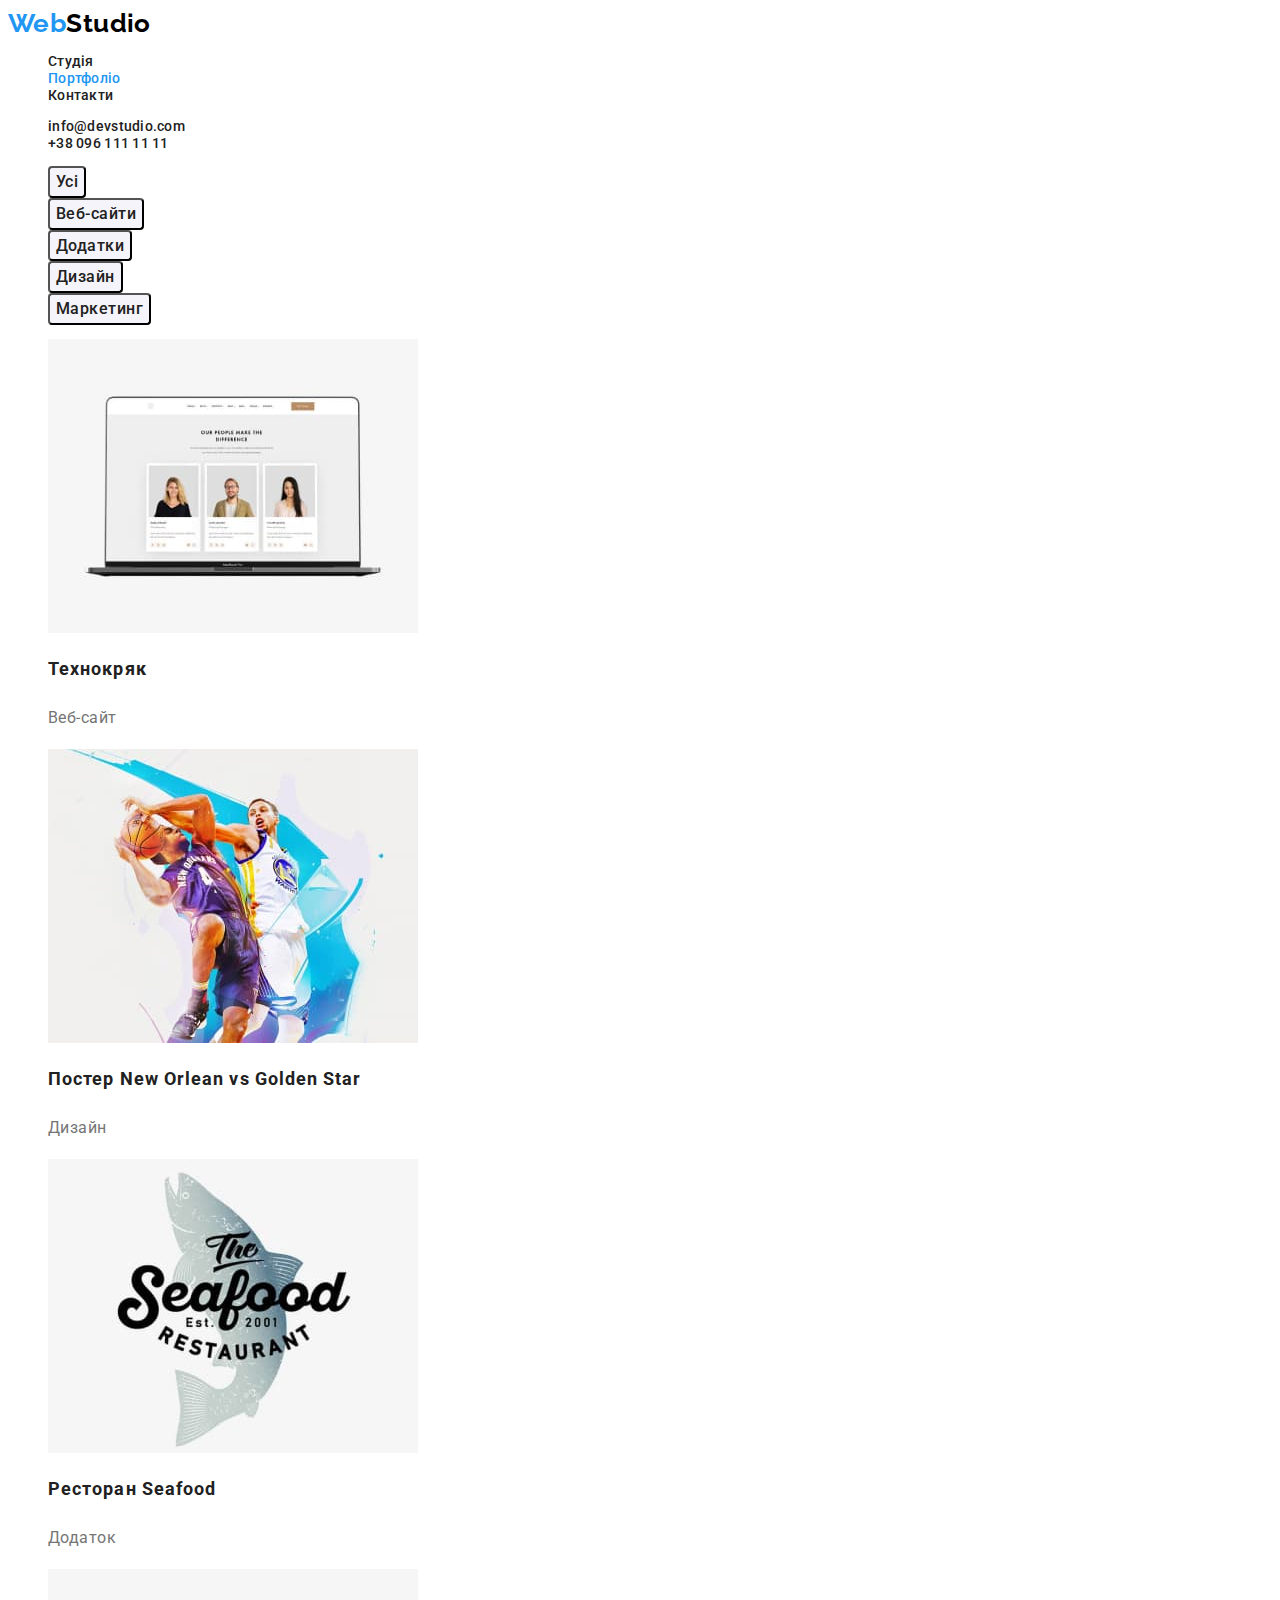
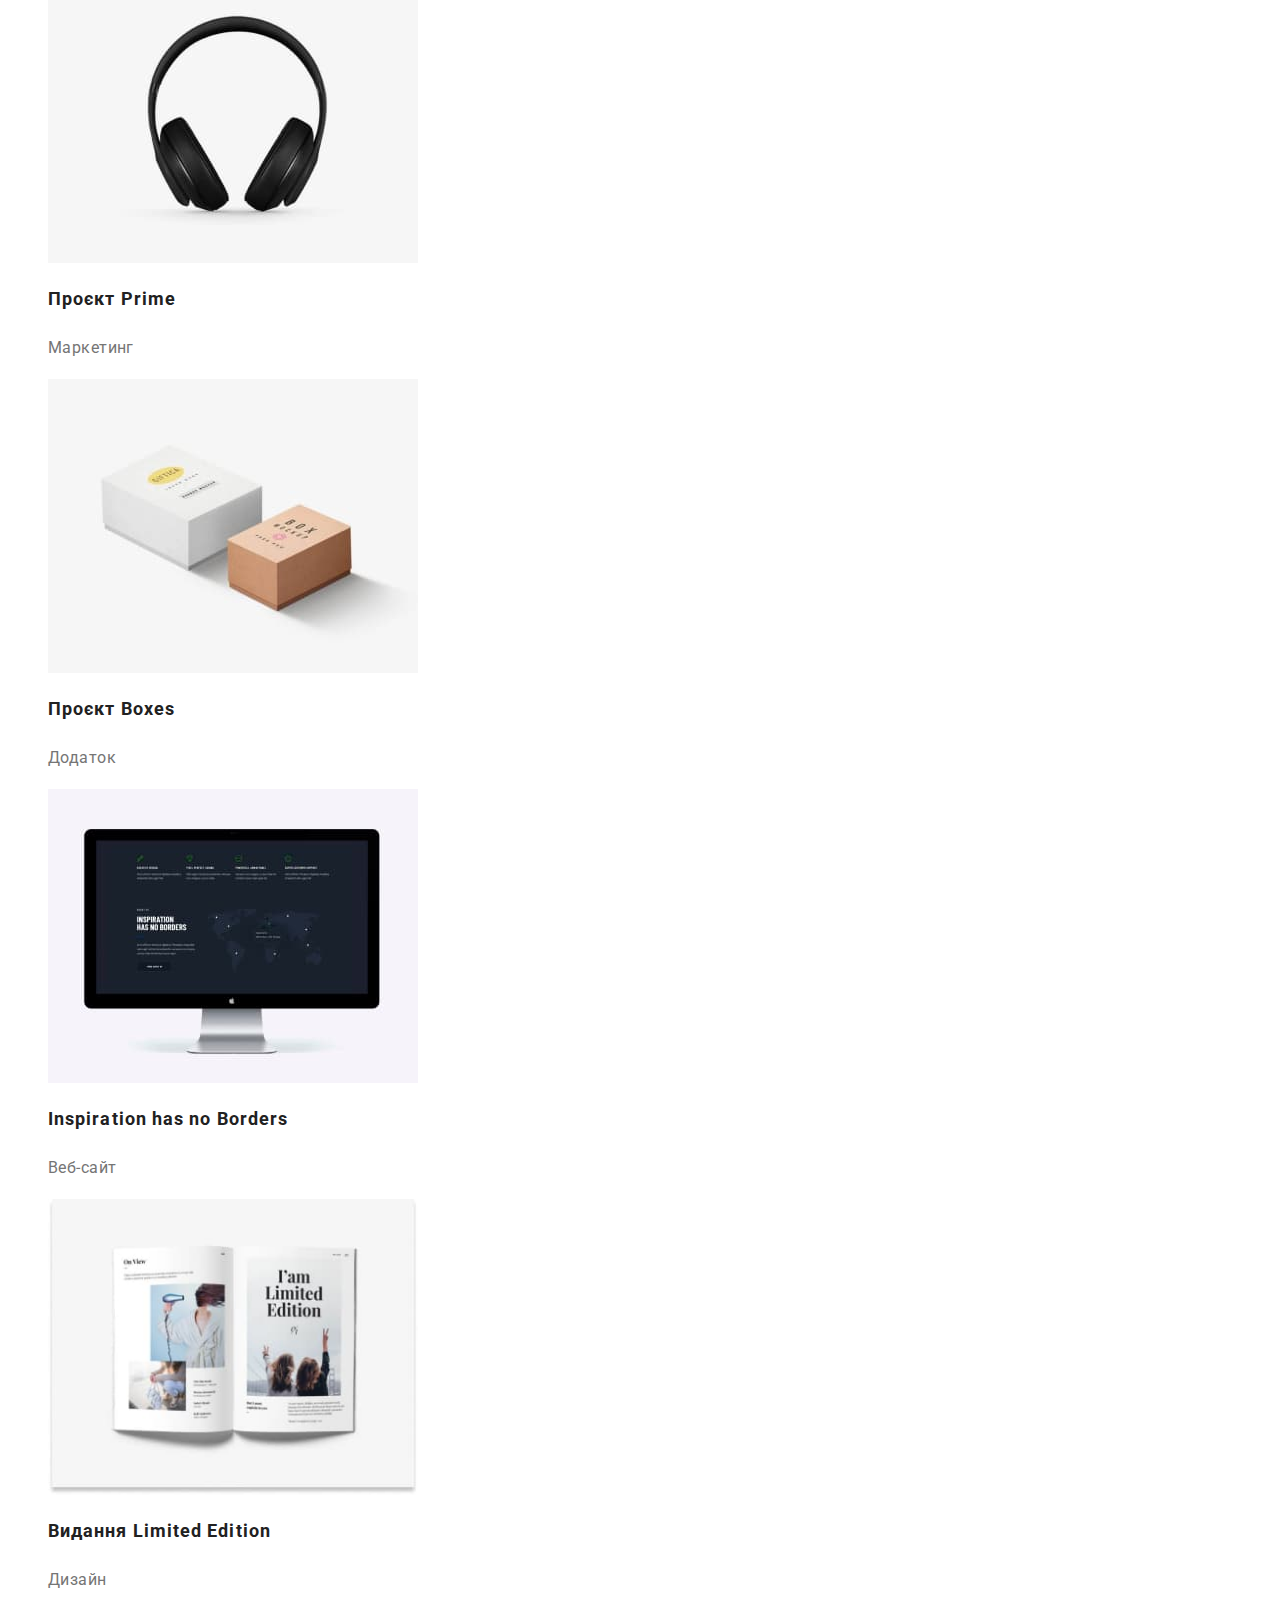
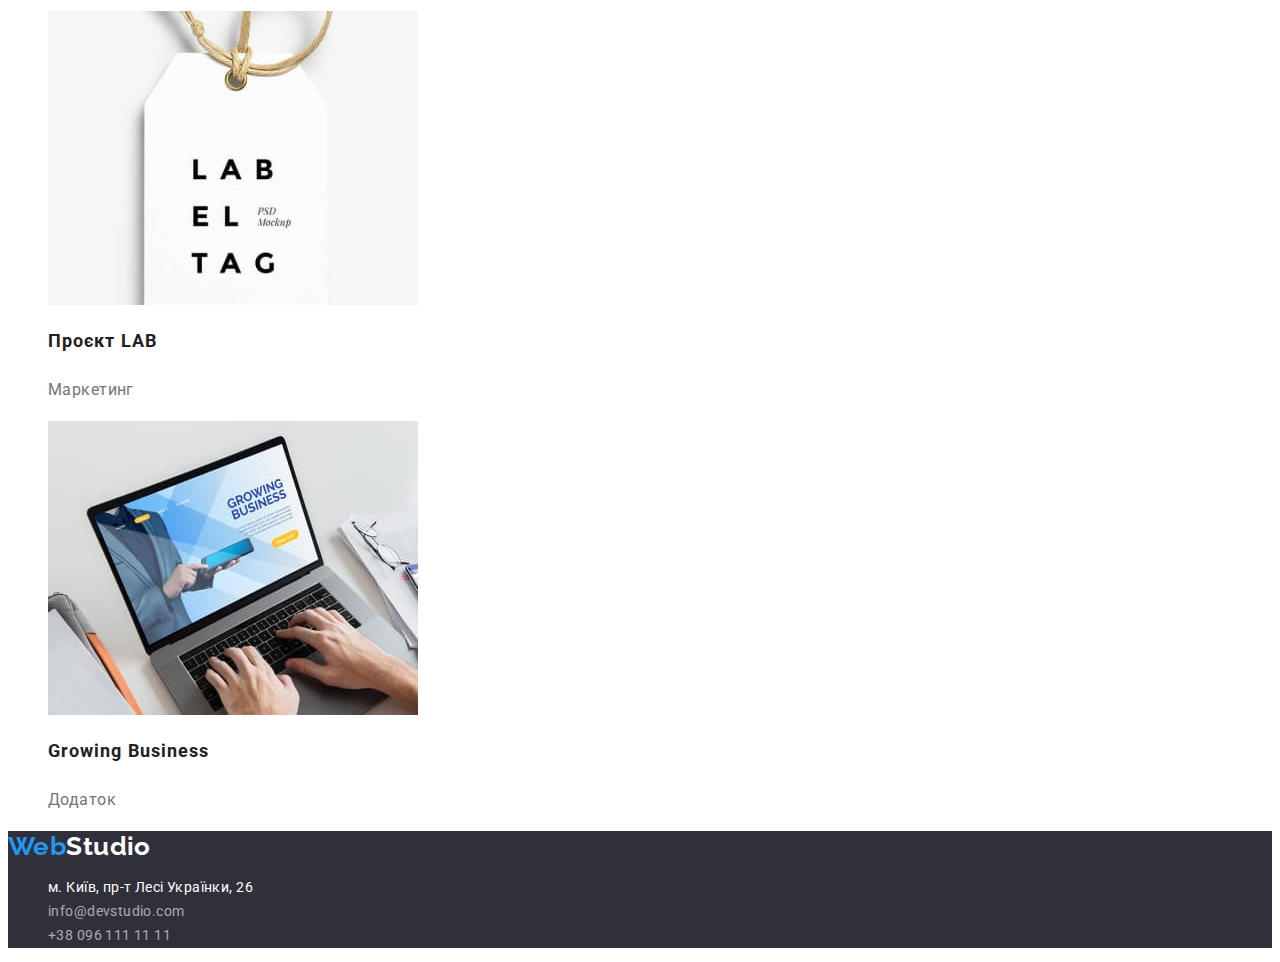
==== portfolio.html @ dddb5748 "Initial commit" ====
<!DOCTYPE html>
<html lang="uk">
  <head>
    <meta charset="UTF-8" />
    <meta
      http-equiv="X-UA-Compatible"
      content="IE=edge"
    />
    <meta
      name="viewport"
      content="width=device-width, initial-scale=1.0"
    />
    <title>Portfolio</title>
    <link
      rel="preconnect"
      href="https://fonts.googleapis.com"
    />
    <link
      rel="preconnect"
      href="https://fonts.gstatic.com"
      crossorigin
    />
    <link
      href="https://fonts.googleapis.com/css2?family=Raleway:wght@700&family=Roboto:wght@400;500;700;900&display=swap"
      rel="stylesheet"
    />
    <link
      rel="stylesheet"
      href="./css/styles.css"
    />
  </head>
  <body>
    <header>
      <nav>
        <a
          class="logo"
          lang="en"
          href="./index.html"
          >Web<span class="logo-header">Studio</span></a
        >
        <ul class="list">
          <li>
            <a
              class="nav-link"
              href="./index.html"
              >Студія</a
            >
          </li>
          <li>
            <a
              class="nav-link link-current"
              href="./portfolio.html"
              >Портфоліо</a
            >
          </li>
          <li>
            <a
              class="nav-link"
              href="#"
              >Контакти</a
            >
          </li>
        </ul>
      </nav>
      <ul class="list">
        <li>
          <a
            class="nav-link"
            href="mailto:info@devstudio.com"
            >info@devstudio.com</a
          >
        </li>
        <li>
          <a
            class="nav-link"
            href="tel:+380961111111"
            >+38 096 111 11 11</a
          >
        </li>
      </ul>
    </header>
    <main>
      <section>
        <h1 class="visually-hidden">Наші роботи</h1>
        <ul class="list">
          <li>
            <button
              class="button-portfolio"
              type="button"
            >
              Усі
            </button>
          </li>
          <li>
            <button
              class="button-portfolio"
              type="button"
            >
              Веб-сайти
            </button>
          </li>
          <li>
            <button
              class="button-portfolio"
              type="button"
            >
              Додатки
            </button>
          </li>
          <li>
            <button
              class="button-portfolio"
              type="button"
            >
              Дизайн
            </button>
          </li>
          <li>
            <button
              class="button-portfolio"
              type="button"
            >
              Маркетинг
            </button>
          </li>
        </ul>
        <ul class="list">
          <li>
            <a href=""
              ><img
                src="./images/work1.jpg"
                alt="Екран з картками співробітників"
                width="370"
            /></a>
            <h2 class="works-title">Технокряк</h2>
            <p class="works-sub-title">Веб-сайт</p>
          </li>
          <li>
            <a href=""
              ><img
                src="./images/work2.jpg"
                alt="Два баскетболисти з м'ячем"
                width="370"
            /></a>
            <h2 class="works-title">
              Постер <span lang="en">New Orlean vs Golden Star</span>
            </h2>
            <p class="works-sub-title">Дизайн</p>
          </li>
          <li>
            <a href=""
              ><img
                src="./images/work3.jpg"
                alt="Логотип ресторану морської кухні"
                width="370"
            /></a>
            <h2 class="works-title">Ресторан <span lang="en">Seafood</span></h2>
            <p class="works-sub-title">Додаток</p>
          </li>
          <li>
            <a href=""
              ><img
                src="./images/work4.jpg"
                alt="Навушники"
                width="370"
            /></a>
            <h2 class="works-title">Проєкт <span lang="en">Prime</span></h2>
            <p class="works-sub-title">Маркетинг</p>
          </li>
          <li>
            <a href=""
              ><img
                src="./images/work5.jpg"
                alt="Дві коробки"
                width="370"
            /></a>
            <h2 class="works-title">Проєкт <span lang="en">Boxes</span></h2>
            <p class="works-sub-title">Додаток</p>
          </li>
          <li>
            <a href=""
              ><img
                src="./images/work6.jpg"
                alt="Комп'ютер"
                width="370"
            /></a>
            <h2
              lang="en"
              class="works-title"
            >
              Inspiration has no Borders
            </h2>
            <p class="works-sub-title">Веб-сайт</p>
          </li>
          <li>
            <a href=""
              ><img
                src="./images/work7.jpg"
                alt="Відкрита книга"
                width="370"
            /></a>
            <h2 class="works-title">
              Видання <span lang="en">Limited Edition</span>
            </h2>
            <p class="works-sub-title">Дизайн</p>
          </li>
          <li>
            <a href=""
              ><img
                src="./images/work8.jpg"
                alt="Етикетка"
                width="370"
            /></a>
            <h2 class="works-title">Проєкт <span lang="en">LAB</span></h2>
            <p class="works-sub-title">Маркетинг</p>
          </li>
          <li>
            <a href=""
              ><img
                src="./images/work9.jpg"
                alt="Робота на ноутбуці"
                width="370"
            /></a>
            <h2
              class="works-title"
              lang="en"
            >
              Growing Business
            </h2>
            <p class="works-sub-title">Додаток</p>
          </li>
        </ul>
      </section>
    </main>
    <footer class="footer">
      <a
        class="logo"
        lang="en"
        href="./index.html"
        >Web<span class="logo-footer">Studio</span></a
      >
      <address>
        <ul class="list">
          <li>
            <a
              class="footer-address link"
              href="https://goo.gl/maps/CPtrU1FHBa2aNyZL9"
              target="_blank"
              rel="noopener noreferrer nofollow"
              >м. Київ, пр-т Лесі Українки, 26</a
            >
          </li>
          <li>
            <a
              class="footer-link link"
              href="mailto:info@devstudio.com"
              >info@devstudio.com</a
            >
          </li>
          <li>
            <a
              class="footer-link link"
              href="tel:+380961111111"
              >+38 096 111 11 11</a
            >
          </li>
        </ul>
      </address>
    </footer>
  </body>
</html>
---- css/styles.css ----
:root {
  --primary-text-color: #757575;
  --primary-dark-color: #212121;
  --secondary-dark-color: #000000;
  --accent-color: #2196f3;
  --primary-light-color: #ffffff;
  --background-dark-color: #2f303a;
  --background-light-color: #f5f5f5;
  --background-secondary-light: #f5f4fa;
  --accent-secondary-color: #188ce8;
  --secondary-light-color:rgba(255, 255, 255, 0.6);
}

body {
  background-color: var(--primary-light-color);
  color: var(--primary-text-color);
  font-family: 'Roboto', sans-serif;
  letter-spacing: 0.03em;
  font-size: 14px;
}

/*--------------------------HEADER---------------------------*/

.logo {
  font-family: 'Raleway';
  font-weight: 700;
  font-size: 26px;
  line-height: 1.19;
  color: var(--accent-color);
  text-decoration: none;
}
.logo-header {
  color: var(--secondary-dark-color);
}
.logo-footer {
  color: var(--primary-light-color);
}

.list {
  list-style: none;
}

.nav-link,.contact-link {
  font-weight: 500;
  line-height: 1.14;
  letter-spacing: 0.02em;
  text-decoration: none;
}

.nav-link{
  color: var(--primary-dark-color);
}

.contact-link{
  color: var(--primary-text-color);
}


.nav-link:hover,
.nav-link:focus {
  color: var(--accent-color);
}

.contact-link:hover,
.contact-link:focus {
  color: var(--accent-color);
}

.link-current {
  color: var(--accent-color);
}

.link {
  text-decoration: none;
}

.main-title {
  font-weight: 900;
  font-size: 44px;
  line-height: 1.36;
  text-align: center;
  letter-spacing: 0.06em;
  text-transform: uppercase;
  color: var(--primary-light-color);
}

.button {
  font-family: inherit;
  font-weight: 700;
  font-size: 16px;
  line-height: 1.88;
  display: flex;
  align-items: center;
  text-align: center;
  letter-spacing: 0.06em;
  color: var(--primary-light-color);
  background-color: var(--accent-color);
  cursor: pointer;
}

.button:hover {
  background-color: var(--accent-secondary-color);
}

/*----------------НАШІ ПЕРЕВАГИ-------------------------*/

.main-section {
  background-color: var(--background-dark-color);
}

.visually-hidden {
  position: absolute;
  width: 1px;
  height: 1px;
  margin: -1px;
  border: 0;
  padding: 0;
  white-space: nowrap;
  clip-path: inset(100%);
  clip: rect(0 0 0 0);
  overflow: hidden;
}

.section-team{
  background-color: var(--background-secondary-light);
}

.list-team{
  background-color: var(--primary-light-color);
}
.section-title {
  font-size: 36px;
  line-height: 1.17;
  text-align: center;
  color: var(--primary-dark-color);
}

.content-titles {
  font-size: 14px;
  line-height: 1.14;
  text-transform: uppercase;
  color: var(--primary-dark-color);
}

.text {
  line-height: 1.71;
  color: var(--primary-text-color);
}

.staff-title {
  font-weight: 500;
  font-size: 16px;
  line-height: 1.19;
  text-align: center;
  color: var(--primary-dark-color);
}

.staff-position {
  font-size: 16px;
  line-height: 1.19;
  text-align: center;
}

/*---------------------FOOTER---------------------------------*/
.footer {
  background-color: #2f303a;
}

.footer-address {
  font-style: normal;
  line-height: 1.71;
  color: var(--primary-light-color);
}

.footer-link {
  font-style: normal;
  line-height: 1.71;
  color:var(--secondary-light-color);
}

.footer-link:hover, .footer-link:focus {
  color: var(--accent-color);
}


  /*----------------------PORTFOLIO------------------------------*/
  .works-title{
font-size: 18px;
line-height: 2;
letter-spacing: 0.06em;
color: var(--primary-dark-color);
  }

  .works-sub-title{
font-size: 16px;
line-height: 1.88;
color: var(--primary-text-color);
  }

  .button-portfolio{
background: var(--background-secondary-light);
border-radius: 4px;
font-family: inherit;
font-weight: 500;
font-size: 16px;
line-height: 1.62;
text-align: center;
letter-spacing: 0.03em;
color: var(--primary-dark-color);
cursor: pointer;
  }

.button-portfolio:hover, .button-portfolio:focus{
  background-color: var(--accent-color);
  color: var(--primary-light-color);
}
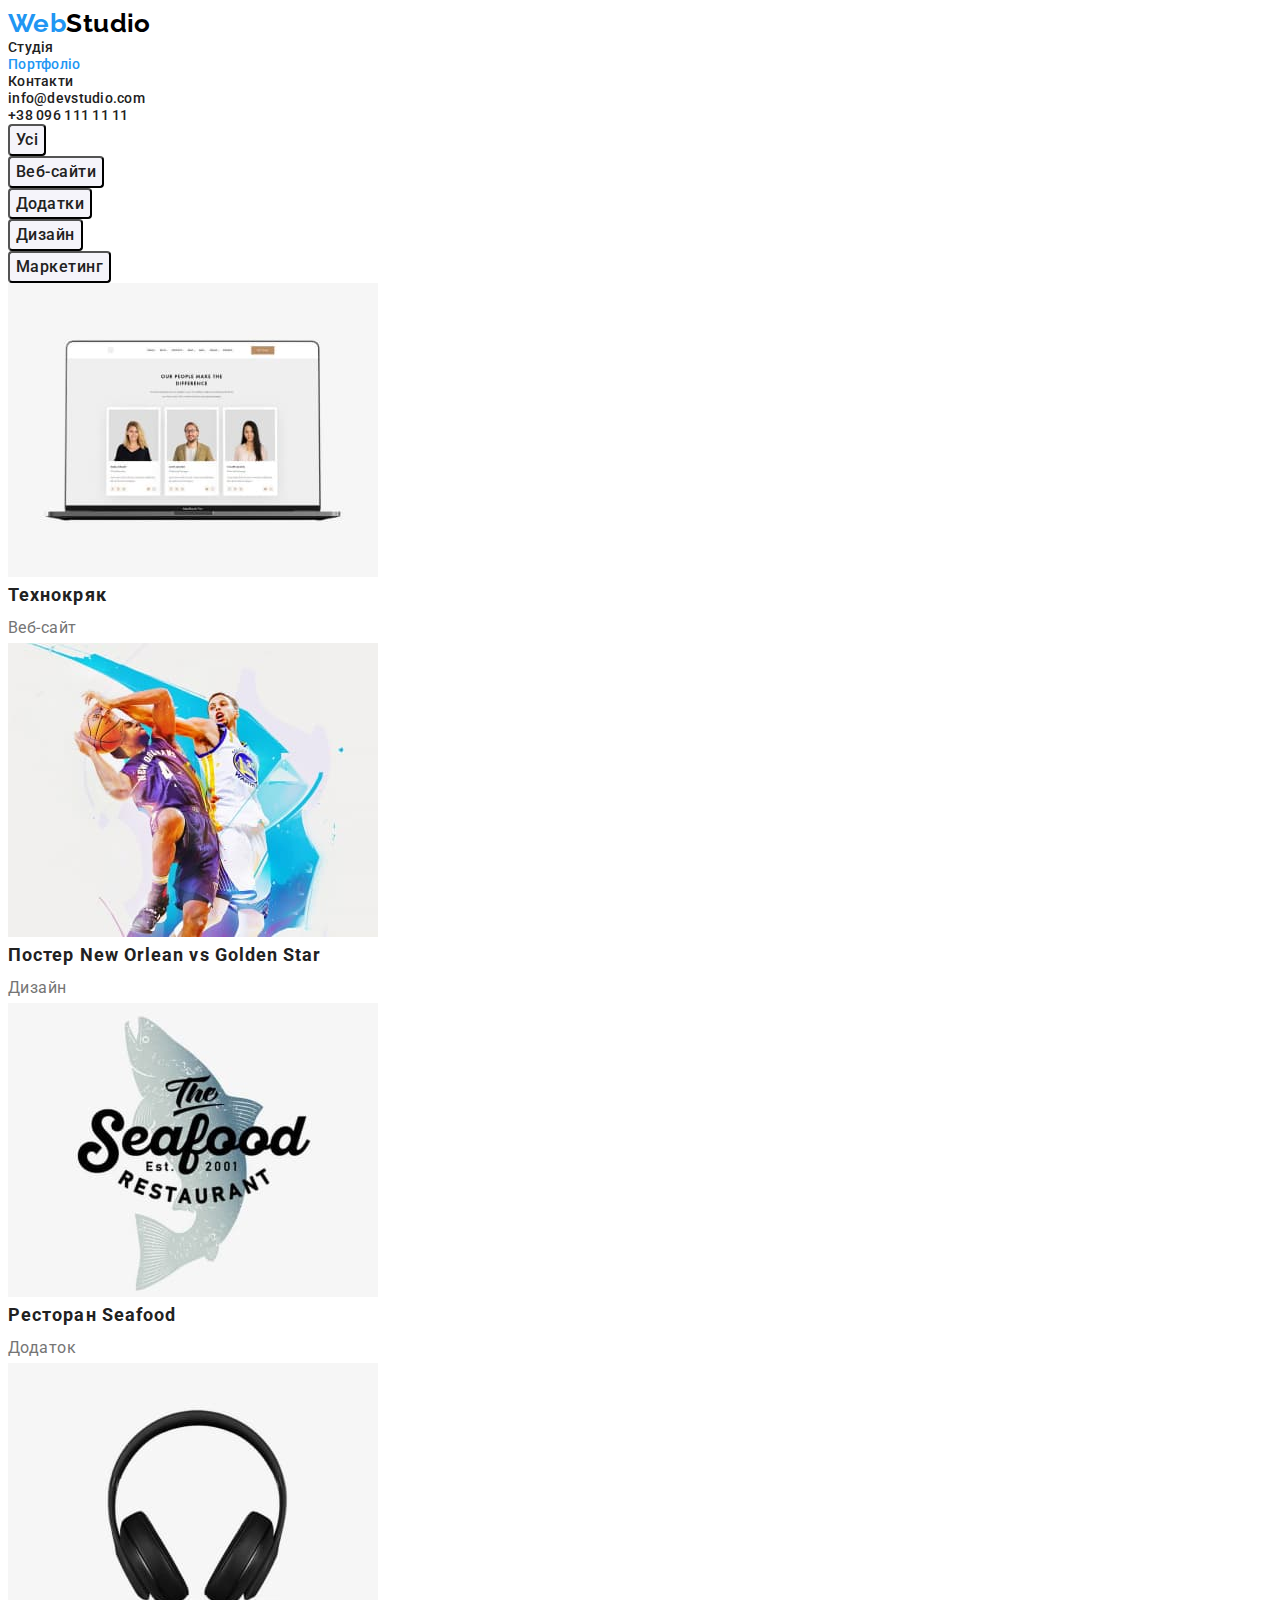
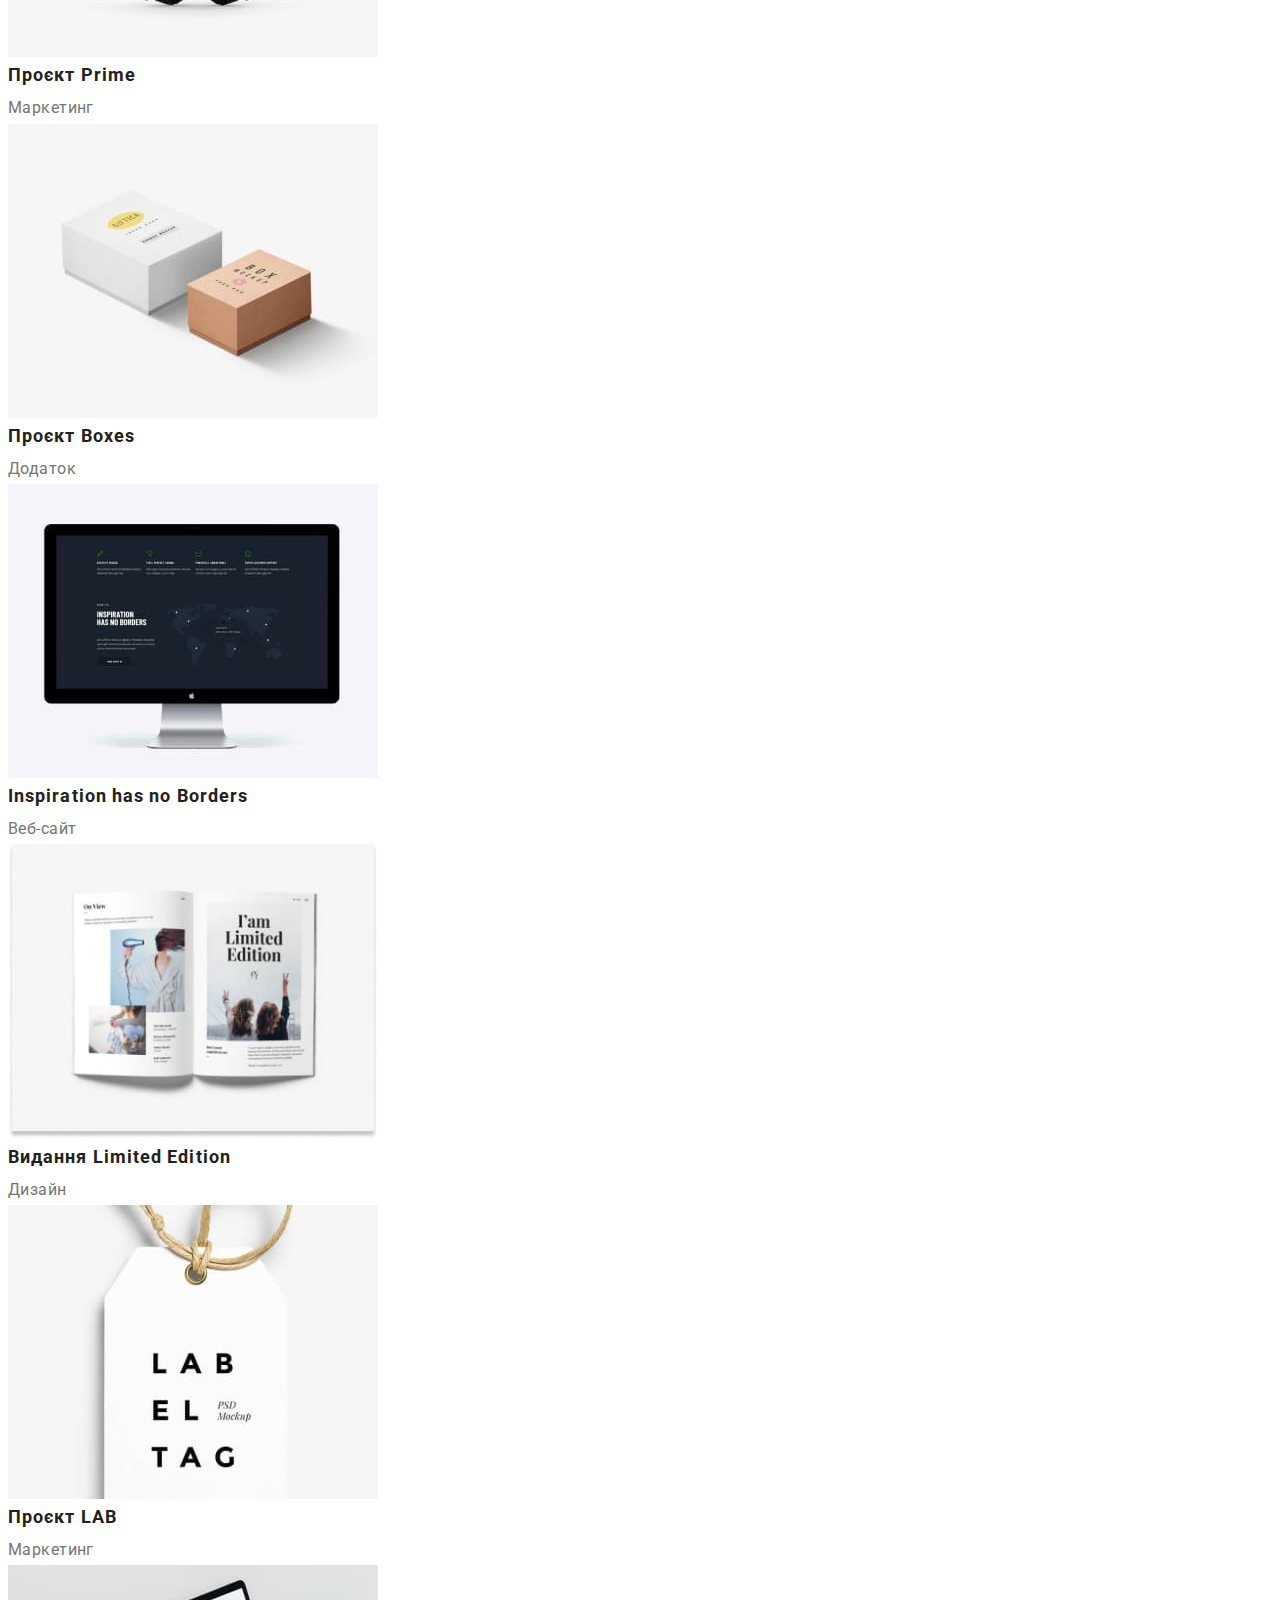
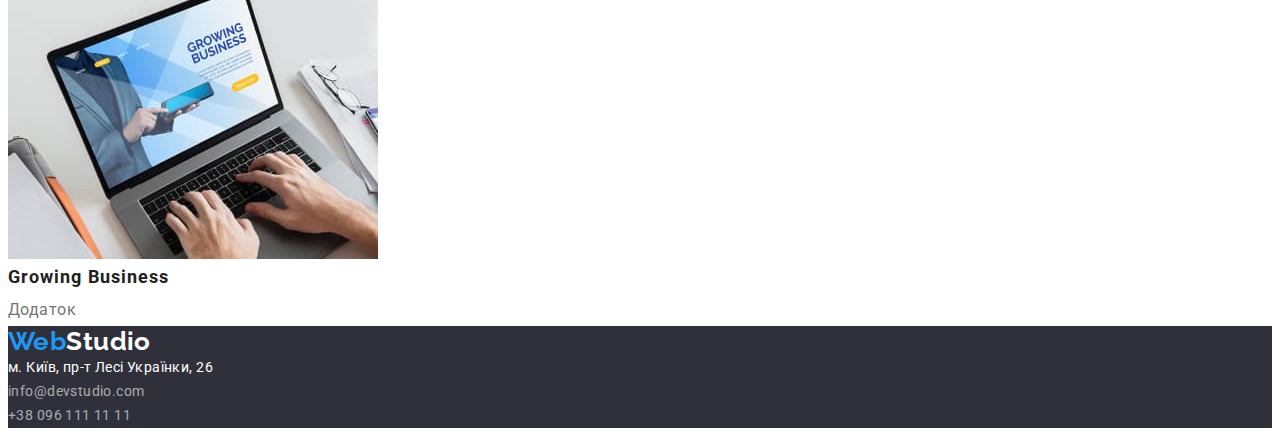
==== commit f2b312be: "add normalize" ====
--- a/portfolio.html
+++ b/portfolio.html
@@ -23,6 +23,13 @@
     <link
       href="https://fonts.googleapis.com/css2?family=Raleway:wght@700&family=Roboto:wght@400;500;700;900&display=swap"
       rel="stylesheet"
+    />
+    <link
+      rel="stylesheet"
+      href="https://cdnjs.cloudflare.com/ajax/libs/modern-normalize/1.1.0/modern-normalize.min.css"
+      integrity="sha512-wpPYUAdjBVSE4KJnH1VR1HeZfpl1ub8YT/NKx4PuQ5NmX2tKuGu6U/JRp5y+Y8XG2tV+wKQpNHVUX03MfMFn9Q=="
+      crossorigin="anonymous"
+      referrerpolicy="no-referrer"
     />
     <link
       rel="stylesheet"
--- a/css/styles.css
+++ b/css/styles.css
@@ -8,21 +8,45 @@
   --background-light-color: #f5f5f5;
   --background-secondary-light: #f5f4fa;
   --accent-secondary-color: #188ce8;
-  --secondary-light-color:rgba(255, 255, 255, 0.6);
+  --secondary-light-color: rgba(255, 255, 255, 0.6);
 }
 
 body {
   background-color: var(--primary-light-color);
   color: var(--primary-text-color);
-  font-family: 'Roboto', sans-serif;
+  font-family: "Roboto", sans-serif;
   letter-spacing: 0.03em;
   font-size: 14px;
 }
 
+p,
+h1,
+h2,
+h3,
+h4,
+h5,
+h6 {
+  margin: 0;
+}
+ul,
+ol {
+  margin: 0;
+  padding-left: 0;
+}
+button {
+  cursor: pointer;
+}
+address {
+  font-style: normal;
+}
+img {
+  display: block;
+}
+
 /*--------------------------HEADER---------------------------*/
 
 .logo {
-  font-family: 'Raleway';
+  font-family: "Raleway";
   font-weight: 700;
   font-size: 26px;
   line-height: 1.19;
@@ -40,21 +64,21 @@
   list-style: none;
 }
 
-.nav-link,.contact-link {
+.nav-link,
+.contact-link {
   font-weight: 500;
   line-height: 1.14;
   letter-spacing: 0.02em;
   text-decoration: none;
 }
 
-.nav-link{
-  color: var(--primary-dark-color);
-}
-
-.contact-link{
-  color: var(--primary-text-color);
-}
-
+.nav-link {
+  color: var(--primary-dark-color);
+}
+
+.contact-link {
+  color: var(--primary-text-color);
+}
 
 .nav-link:hover,
 .nav-link:focus {
@@ -121,11 +145,11 @@
   overflow: hidden;
 }
 
-.section-team{
+.section-team {
   background-color: var(--background-secondary-light);
 }
 
-.list-team{
+.list-team {
   background-color: var(--primary-light-color);
 }
 .section-title {
@@ -175,42 +199,43 @@
 .footer-link {
   font-style: normal;
   line-height: 1.71;
-  color:var(--secondary-light-color);
-}
-
-.footer-link:hover, .footer-link:focus {
-  color: var(--accent-color);
-}
-
-
-  /*----------------------PORTFOLIO------------------------------*/
-  .works-title{
-font-size: 18px;
-line-height: 2;
-letter-spacing: 0.06em;
-color: var(--primary-dark-color);
-  }
-
-  .works-sub-title{
-font-size: 16px;
-line-height: 1.88;
-color: var(--primary-text-color);
-  }
-
-  .button-portfolio{
-background: var(--background-secondary-light);
-border-radius: 4px;
-font-family: inherit;
-font-weight: 500;
-font-size: 16px;
-line-height: 1.62;
-text-align: center;
-letter-spacing: 0.03em;
-color: var(--primary-dark-color);
-cursor: pointer;
-  }
-
-.button-portfolio:hover, .button-portfolio:focus{
+  color: var(--secondary-light-color);
+}
+
+.footer-link:hover,
+.footer-link:focus {
+  color: var(--accent-color);
+}
+
+/*----------------------PORTFOLIO------------------------------*/
+.works-title {
+  font-size: 18px;
+  line-height: 2;
+  letter-spacing: 0.06em;
+  color: var(--primary-dark-color);
+}
+
+.works-sub-title {
+  font-size: 16px;
+  line-height: 1.88;
+  color: var(--primary-text-color);
+}
+
+.button-portfolio {
+  background: var(--background-secondary-light);
+  border-radius: 4px;
+  font-family: inherit;
+  font-weight: 500;
+  font-size: 16px;
+  line-height: 1.62;
+  text-align: center;
+  letter-spacing: 0.03em;
+  color: var(--primary-dark-color);
+  cursor: pointer;
+}
+
+.button-portfolio:hover,
+.button-portfolio:focus {
   background-color: var(--accent-color);
   color: var(--primary-light-color);
 }
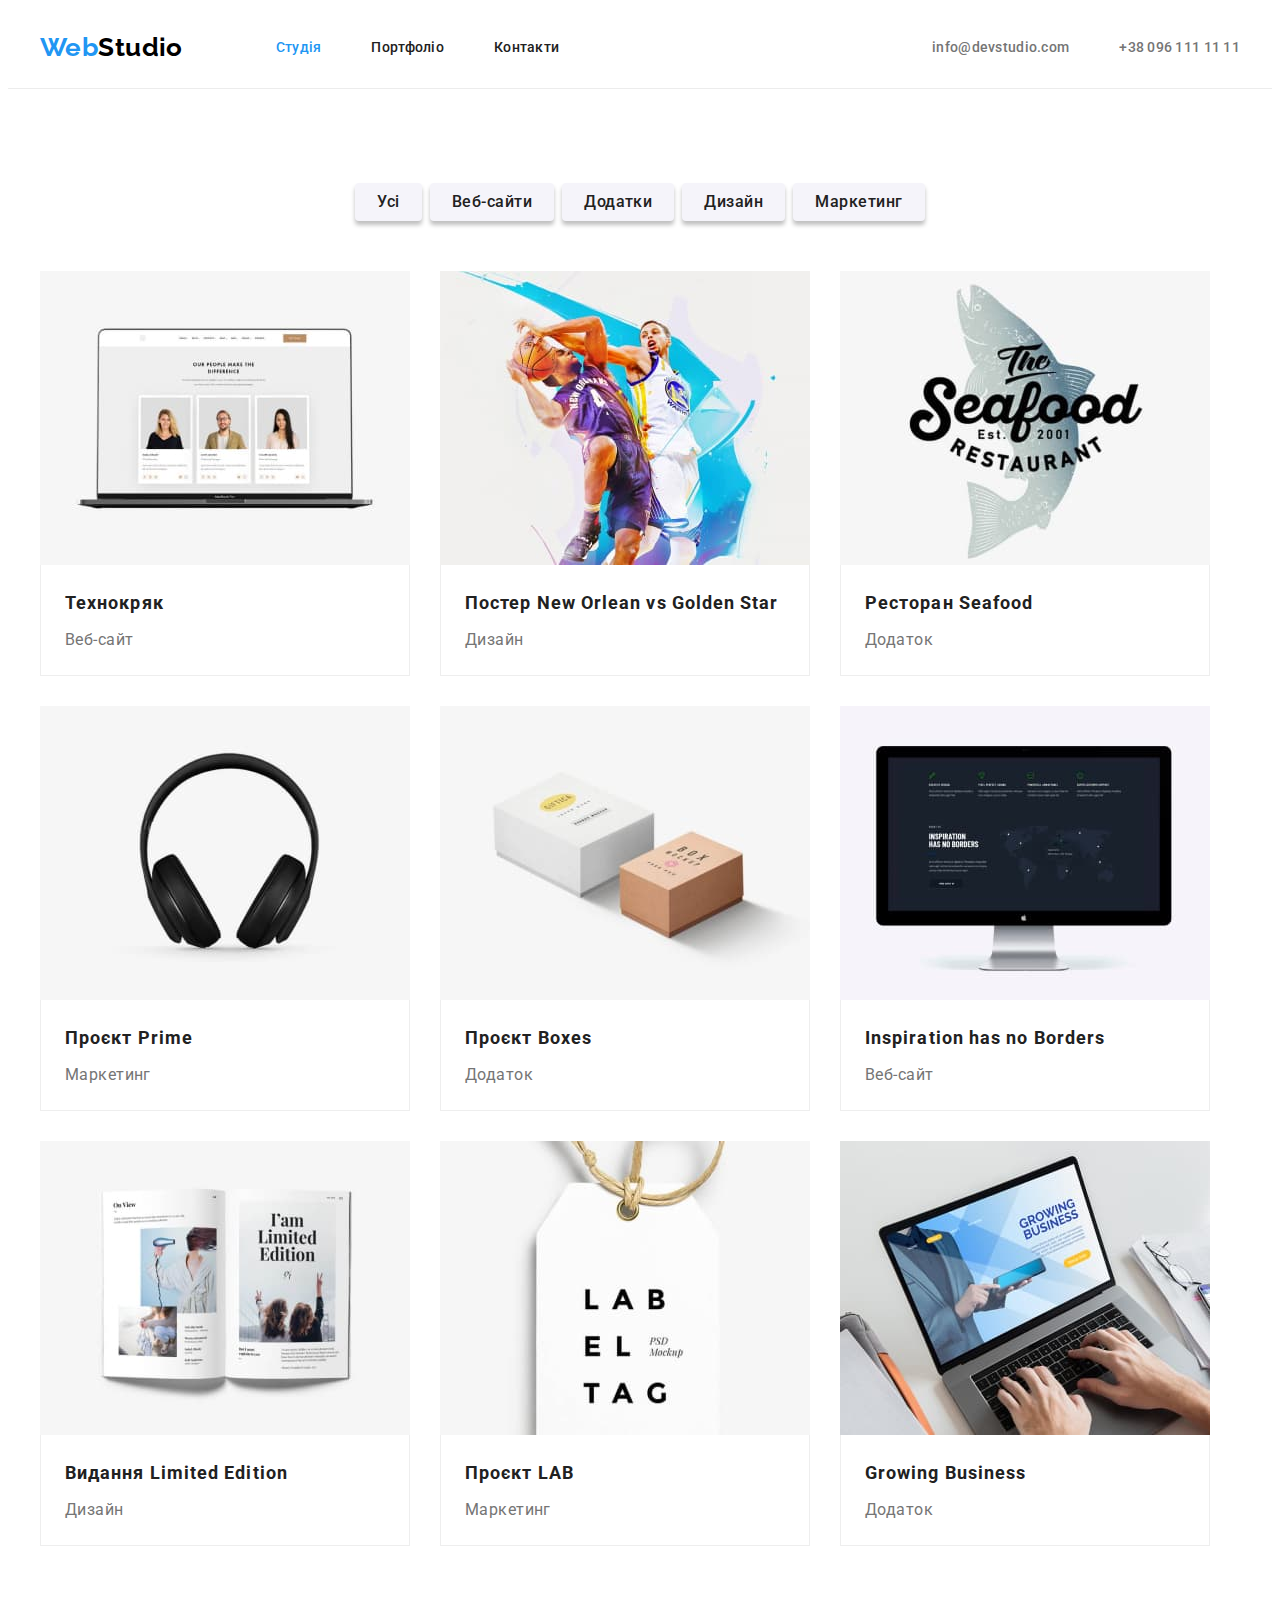
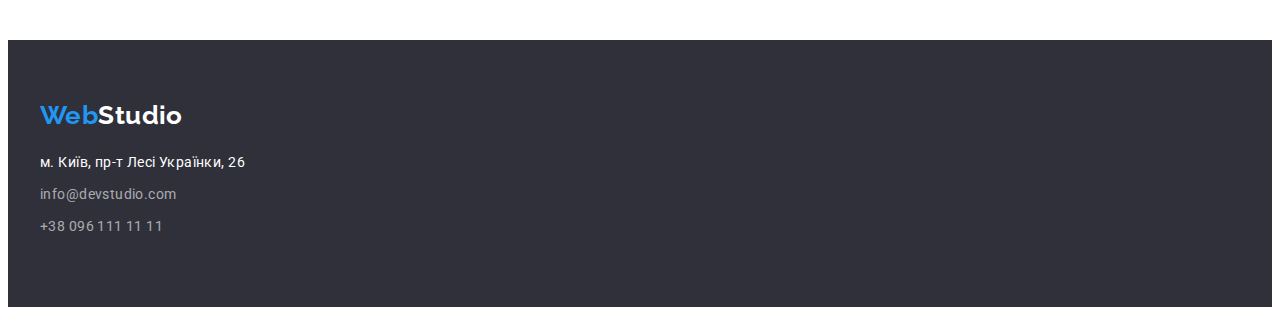
==== commit 92bb2e08: "add changes styles css" ====
--- a/portfolio.html
+++ b/portfolio.html
@@ -37,242 +37,294 @@
     />
   </head>
   <body>
-    <header>
-      <nav>
-        <a
-          class="logo"
-          lang="en"
-          href="./index.html"
-          >Web<span class="logo-header">Studio</span></a
-        >
-        <ul class="list">
-          <li>
-            <a
-              class="nav-link"
-              href="./index.html"
-              >Студія</a
-            >
-          </li>
-          <li>
-            <a
-              class="nav-link link-current"
-              href="./portfolio.html"
-              >Портфоліо</a
-            >
-          </li>
-          <li>
-            <a
-              class="nav-link"
-              href="#"
-              >Контакти</a
-            >
-          </li>
-        </ul>
-      </nav>
-      <ul class="list">
-        <li>
+    <header class="page-header">
+      <div class="container header-container">
+        <nav class="nav-header">
           <a
-            class="nav-link"
-            href="mailto:info@devstudio.com"
-            >info@devstudio.com</a
+            class="logo logo-first"
+            lang="en"
+            href="./index.html"
+            >Web<span class="logo-header">Studio</span></a
           >
-        </li>
-        <li>
-          <a
-            class="nav-link"
-            href="tel:+380961111111"
-            >+38 096 111 11 11</a
-          >
-        </li>
-      </ul>
+          <ul class="list nav-list">
+            <li>
+              <a
+                class="nav-link link-current"
+                href="./index.html"
+                >Студія</a
+              >
+            </li>
+            <li>
+              <a
+                class="nav-link"
+                href="./portfolio.html"
+                >Портфоліо</a
+              >
+            </li>
+            <li>
+              <a
+                class="nav-link"
+                href="#"
+                >Контакти</a
+              >
+            </li>
+          </ul>
+        </nav>
+        <div class="contact-box">
+          <ul class="list contact-list">
+            <li>
+              <a
+                class="contact-link"
+                href="mailto:info@devstudio.com"
+                >info@devstudio.com</a
+              >
+            </li>
+            <li>
+              <a
+                class="contact-link"
+                href="tel:+380961111111"
+                >+38 096 111 11 11</a
+              >
+            </li>
+          </ul>
+        </div>
+      </div>
     </header>
     <main>
-      <section>
-        <h1 class="visually-hidden">Наші роботи</h1>
-        <ul class="list">
-          <li>
-            <button
-              class="button-portfolio"
-              type="button"
-            >
-              Усі
-            </button>
-          </li>
-          <li>
-            <button
-              class="button-portfolio"
-              type="button"
-            >
-              Веб-сайти
-            </button>
-          </li>
-          <li>
-            <button
-              class="button-portfolio"
-              type="button"
-            >
-              Додатки
-            </button>
-          </li>
-          <li>
-            <button
-              class="button-portfolio"
-              type="button"
-            >
-              Дизайн
-            </button>
-          </li>
-          <li>
-            <button
-              class="button-portfolio"
-              type="button"
-            >
-              Маркетинг
-            </button>
-          </li>
-        </ul>
-        <ul class="list">
-          <li>
-            <a href=""
-              ><img
-                src="./images/work1.jpg"
-                alt="Екран з картками співробітників"
-                width="370"
-            /></a>
-            <h2 class="works-title">Технокряк</h2>
-            <p class="works-sub-title">Веб-сайт</p>
-          </li>
-          <li>
-            <a href=""
-              ><img
-                src="./images/work2.jpg"
-                alt="Два баскетболисти з м'ячем"
-                width="370"
-            /></a>
-            <h2 class="works-title">
-              Постер <span lang="en">New Orlean vs Golden Star</span>
-            </h2>
-            <p class="works-sub-title">Дизайн</p>
-          </li>
-          <li>
-            <a href=""
-              ><img
-                src="./images/work3.jpg"
-                alt="Логотип ресторану морської кухні"
-                width="370"
-            /></a>
-            <h2 class="works-title">Ресторан <span lang="en">Seafood</span></h2>
-            <p class="works-sub-title">Додаток</p>
-          </li>
-          <li>
-            <a href=""
-              ><img
-                src="./images/work4.jpg"
-                alt="Навушники"
-                width="370"
-            /></a>
-            <h2 class="works-title">Проєкт <span lang="en">Prime</span></h2>
-            <p class="works-sub-title">Маркетинг</p>
-          </li>
-          <li>
-            <a href=""
-              ><img
-                src="./images/work5.jpg"
-                alt="Дві коробки"
-                width="370"
-            /></a>
-            <h2 class="works-title">Проєкт <span lang="en">Boxes</span></h2>
-            <p class="works-sub-title">Додаток</p>
-          </li>
-          <li>
-            <a href=""
-              ><img
-                src="./images/work6.jpg"
-                alt="Комп'ютер"
-                width="370"
-            /></a>
-            <h2
-              lang="en"
-              class="works-title"
-            >
-              Inspiration has no Borders
-            </h2>
-            <p class="works-sub-title">Веб-сайт</p>
-          </li>
-          <li>
-            <a href=""
-              ><img
-                src="./images/work7.jpg"
-                alt="Відкрита книга"
-                width="370"
-            /></a>
-            <h2 class="works-title">
-              Видання <span lang="en">Limited Edition</span>
-            </h2>
-            <p class="works-sub-title">Дизайн</p>
-          </li>
-          <li>
-            <a href=""
-              ><img
-                src="./images/work8.jpg"
-                alt="Етикетка"
-                width="370"
-            /></a>
-            <h2 class="works-title">Проєкт <span lang="en">LAB</span></h2>
-            <p class="works-sub-title">Маркетинг</p>
-          </li>
-          <li>
-            <a href=""
-              ><img
-                src="./images/work9.jpg"
-                alt="Робота на ноутбуці"
-                width="370"
-            /></a>
-            <h2
-              class="works-title"
-              lang="en"
-            >
-              Growing Business
-            </h2>
-            <p class="works-sub-title">Додаток</p>
-          </li>
-        </ul>
+      <section class="section section-portfolio">
+        <div class="container">
+          <h1 class="visually-hidden">Наші роботи</h1>
+          <ul class="list button-list">
+            <li class="button-item">
+              <button
+                class="button-portfolio"
+                type="button"
+              >
+                Усі
+              </button>
+            </li>
+            <li class="button-item">
+              <button
+                class="button-portfolio"
+                type="button"
+              >
+                Веб-сайти
+              </button>
+            </li>
+            <li class="button-item">
+              <button
+                class="button-portfolio"
+                type="button"
+              >
+                Додатки
+              </button>
+            </li>
+            <li class="button-item">
+              <button
+                class="button-portfolio"
+                type="button"
+              >
+                Дизайн
+              </button>
+            </li>
+            <li class="button-item">
+              <button
+                class="button-portfolio"
+                type="button"
+              >
+                Маркетинг
+              </button>
+            </li>
+          </ul>
+          <div class="cards-box">
+            <ul class="list cards-list">
+              <li class="card-item">
+                <a
+                  class="cards-image"
+                  href=""
+                  ><img
+                    src="./images/work1.jpg"
+                    alt="Екран з картками співробітників"
+                    width="370"
+                /></a>
+                <div class="works-box">
+                  <h2 class="works-title">Технокряк</h2>
+                  <p class="works-sub-title">Веб-сайт</p>
+                </div>
+              </li>
+              <li class="card-item">
+                <a
+                  class="cards-image"
+                  href=""
+                  ><img
+                    src="./images/work2.jpg"
+                    alt="Два баскетболисти з м'ячем"
+                    width="370"
+                /></a>
+                <div class="works-box">
+                  <h2 class="works-title">
+                    Постер <span lang="en">New Orlean vs Golden Star</span>
+                  </h2>
+                  <p class="works-sub-title">Дизайн</p>
+                </div>
+              </li>
+              <li class="card-item">
+                <a
+                  class="cards-image"
+                  href=""
+                  ><img
+                    src="./images/work3.jpg"
+                    alt="Логотип ресторану морської кухні"
+                    width="370"
+                /></a>
+                <div class="works-box">
+                  <h2 class="works-title">
+                    Ресторан <span lang="en">Seafood</span>
+                  </h2>
+                  <p class="works-sub-title">Додаток</p>
+                </div>
+              </li>
+              <li class="card-item">
+                <a
+                  class="cards-image"
+                  href=""
+                  ><img
+                    src="./images/work4.jpg"
+                    alt="Навушники"
+                    width="370"
+                /></a>
+                <div class="works-box">
+                  <h2 class="works-title">
+                    Проєкт <span lang="en">Prime</span>
+                  </h2>
+                  <p class="works-sub-title">Маркетинг</p>
+                </div>
+              </li>
+              <li class="card-item">
+                <a
+                  class="cards-image"
+                  href=""
+                  ><img
+                    src="./images/work5.jpg"
+                    alt="Дві коробки"
+                    width="370"
+                /></a>
+                <div class="works-box">
+                  <h2 class="works-title">
+                    Проєкт <span lang="en">Boxes</span>
+                  </h2>
+                  <p class="works-sub-title">Додаток</p>
+                </div>
+              </li>
+              <li class="card-item">
+                <a
+                  class="cards-image"
+                  href=""
+                  ><img
+                    src="./images/work6.jpg"
+                    alt="Комп'ютер"
+                    width="370"
+                /></a>
+                <div class="works-box">
+                  <h2
+                    lang="en"
+                    class="works-title"
+                  >
+                    Inspiration has no Borders
+                  </h2>
+                  <p class="works-sub-title">Веб-сайт</p>
+                </div>
+              </li>
+              <li class="card-item">
+                <a
+                  class="cards-image"
+                  href=""
+                  ><img
+                    src="./images/work7.jpg"
+                    alt="Відкрита книга"
+                    width="370"
+                /></a>
+                <div class="works-box">
+                  <h2 class="works-title">
+                    Видання <span lang="en">Limited Edition</span>
+                  </h2>
+                  <p class="works-sub-title">Дизайн</p>
+                </div>
+              </li>
+              <li class="card-item">
+                <a
+                  class="cards-image"
+                  href=""
+                  ><img
+                    src="./images/work8.jpg"
+                    alt="Етикетка"
+                    width="370"
+                /></a>
+                <div class="works-box">
+                  <h2 class="works-title">Проєкт <span lang="en">LAB</span></h2>
+                  <p class="works-sub-title">Маркетинг</p>
+                </div>
+              </li>
+              <li class="card-item">
+                <a
+                  class="cards-image"
+                  href=""
+                  ><img
+                    src="./images/work9.jpg"
+                    alt="Робота на ноутбуці"
+                    width="370"
+                /></a>
+                <div class="works-box">
+                  <h2
+                    class="works-title"
+                    lang="en"
+                  >
+                    Growing Business
+                  </h2>
+                  <p class="works-sub-title">Додаток</p>
+                </div>
+              </li>
+            </ul>
+          </div>
+        </div>
       </section>
     </main>
     <footer class="footer">
-      <a
-        class="logo"
-        lang="en"
-        href="./index.html"
-        >Web<span class="logo-footer">Studio</span></a
-      >
-      <address>
-        <ul class="list">
-          <li>
-            <a
-              class="footer-address link"
-              href="https://goo.gl/maps/CPtrU1FHBa2aNyZL9"
-              target="_blank"
-              rel="noopener noreferrer nofollow"
-              >м. Київ, пр-т Лесі Українки, 26</a
-            >
-          </li>
-          <li>
-            <a
-              class="footer-link link"
-              href="mailto:info@devstudio.com"
-              >info@devstudio.com</a
-            >
-          </li>
-          <li>
-            <a
-              class="footer-link link"
-              href="tel:+380961111111"
-              >+38 096 111 11 11</a
-            >
-          </li>
-        </ul>
-      </address>
+      <div class="container">
+        <a
+          class="logo logo-second"
+          lang="en"
+          href="./index.html"
+          >Web<span class="logo-footer">Studio</span></a
+        >
+        <address>
+          <ul class="list">
+            <li>
+              <a
+                class="footer-address link"
+                href="https://goo.gl/maps/CPtrU1FHBa2aNyZL9"
+                target="_blank"
+                rel="noopener noreferrer nofollow"
+                >м. Київ, пр-т Лесі Українки, 26</a
+              >
+            </li>
+            <li>
+              <a
+                class="footer-link link"
+                href="mailto:info@devstudio.com"
+                >info@devstudio.com</a
+              >
+            </li>
+            <li>
+              <a
+                class="footer-link link"
+                href="tel:+380961111111"
+                >+38 096 111 11 11</a
+              >
+            </li>
+          </ul>
+        </address>
+      </div>
     </footer>
   </body>
 </html>
--- a/css/styles.css
+++ b/css/styles.css
@@ -9,6 +9,8 @@
   --background-secondary-light: #f5f4fa;
   --accent-secondary-color: #188ce8;
   --secondary-light-color: rgba(255, 255, 255, 0.6);
+  --border-color: #ececec;
+  --border-card-color: #eeeeee;
 }
 
 body {
@@ -44,6 +46,41 @@
 }
 
 /*--------------------------HEADER---------------------------*/
+.page-header {
+  padding-top: 24px;
+  padding-bottom: 25px;
+  border-bottom: 1px solid var(--border-color);
+}
+
+.container {
+  width: 1200px;
+  padding-left: 15px;
+  padding-right: 15px;
+  margin: 0 auto;
+  /*outline: 2px solid red;*/
+}
+
+.section {
+  padding-top: 94px;
+  padding-bottom: 94px;
+}
+
+.nav-header,
+.nav-list,
+.header-container,
+.contact-list {
+  display: flex;
+  align-items: center;
+}
+
+.header-container {
+  justify-content: space-between;
+}
+
+.nav-list,
+.contact-list {
+  gap: 50px;
+}
 
 .logo {
   font-family: "Raleway";
@@ -53,11 +90,29 @@
   color: var(--accent-color);
   text-decoration: none;
 }
+
+.logo-first {
+  margin-right: 93px;
+}
 .logo-header {
   color: var(--secondary-dark-color);
 }
+
 .logo-footer {
   color: var(--primary-light-color);
+}
+
+.logo-second {
+  display: inline-block;
+  margin-bottom: 20px;
+}
+
+.section {
+  margin: 0 auto;
+}
+
+.nav-list {
+  display: flex;
 }
 
 .list {
@@ -99,27 +154,31 @@
 }
 
 .main-title {
+  max-width: 696px;
+  height: 120px;
+  margin: 0 auto;
   font-weight: 900;
   font-size: 44px;
   line-height: 1.36;
-  text-align: center;
   letter-spacing: 0.06em;
   text-transform: uppercase;
   color: var(--primary-light-color);
 }
 
 .button {
+  display: inline-block;
+  box-sizing: border-box;
+  padding: 10px 32px;
+  margin-top: 30px;
   font-family: inherit;
   font-weight: 700;
   font-size: 16px;
   line-height: 1.88;
-  display: flex;
-  align-items: center;
-  text-align: center;
   letter-spacing: 0.06em;
   color: var(--primary-light-color);
   background-color: var(--accent-color);
-  cursor: pointer;
+  box-shadow: 0px 4px 4px rgba(0, 0, 0, 0.15);
+  border-radius: 4px;
 }
 
 .button:hover {
@@ -130,6 +189,9 @@
 
 .main-section {
   background-color: var(--background-dark-color);
+  text-align: center;
+  padding-top: 200px;
+  padding-bottom: 200px;
 }
 
 .visually-hidden {
@@ -145,11 +207,16 @@
   overflow: hidden;
 }
 
+.benefits-list {
+  display: flex;
+  gap: 30px;
+}
+
 .section-team {
   background-color: var(--background-secondary-light);
 }
 
-.list-team {
+.team-item {
   background-color: var(--primary-light-color);
 }
 .section-title {
@@ -160,6 +227,7 @@
 }
 
 .content-titles {
+  padding-bottom: 10px;
   font-size: 14px;
   line-height: 1.14;
   text-transform: uppercase;
@@ -171,7 +239,36 @@
   color: var(--primary-text-color);
 }
 
+/*---------------------ЧИМ МИ ЗАЙМАЄМОСЯ-------------------------*/
+
+.work-list {
+  display: flex;
+  gap: 30px;
+  margin-top: 50px;
+}
+
+.work-item {
+  flex-basis: calc((100% - 60px) / 3);
+}
+
+.team-list {
+  display: flex;
+  gap: 30px;
+}
+
+.team-item {
+  width: calc((100% -90px) / 4);
+}
+
+.team-title {
+  padding-bottom: 50px;
+}
+
+.team-img {
+  margin-bottom: 30px;
+}
 .staff-title {
+  margin-bottom: 10px;
   font-weight: 500;
   font-size: 16px;
   line-height: 1.19;
@@ -188,15 +285,21 @@
 /*---------------------FOOTER---------------------------------*/
 .footer {
   background-color: #2f303a;
+  padding-top: 60px;
+  padding-bottom: 60px;
 }
 
 .footer-address {
+  display: inline-block;
+  margin-bottom: 8px;
   font-style: normal;
   line-height: 1.71;
   color: var(--primary-light-color);
 }
 
 .footer-link {
+  display: inline-block;
+  margin-bottom: 8px;
   font-style: normal;
   line-height: 1.71;
   color: var(--secondary-light-color);
@@ -222,6 +325,8 @@
 }
 
 .button-portfolio {
+  display: block;
+  padding: 6px 22px;
   background: var(--background-secondary-light);
   border-radius: 4px;
   font-family: inherit;
@@ -231,7 +336,9 @@
   text-align: center;
   letter-spacing: 0.03em;
   color: var(--primary-dark-color);
-  cursor: pointer;
+  box-shadow: 0px 4px 4px rgba(0, 0, 0, 0.25);
+  border-radius: 4px;
+  border: transparent;
 }
 
 .button-portfolio:hover,
@@ -239,3 +346,27 @@
   background-color: var(--accent-color);
   color: var(--primary-light-color);
 }
+
+.button-list {
+  display: flex;
+  justify-content: center;
+  gap: 8px;
+  margin-bottom: 50px;
+}
+
+.cards-list {
+  display: flex;
+  gap: 30px;
+  flex-wrap: wrap;
+  flex-basis: calc((100% - 60px) / 3);
+}
+
+.works-box {
+  padding: 20px 24px;
+  border: 1px solid var(--border-card-color);
+  border-top: none;
+}
+
+.works-title {
+  margin-bottom: 4px;
+}
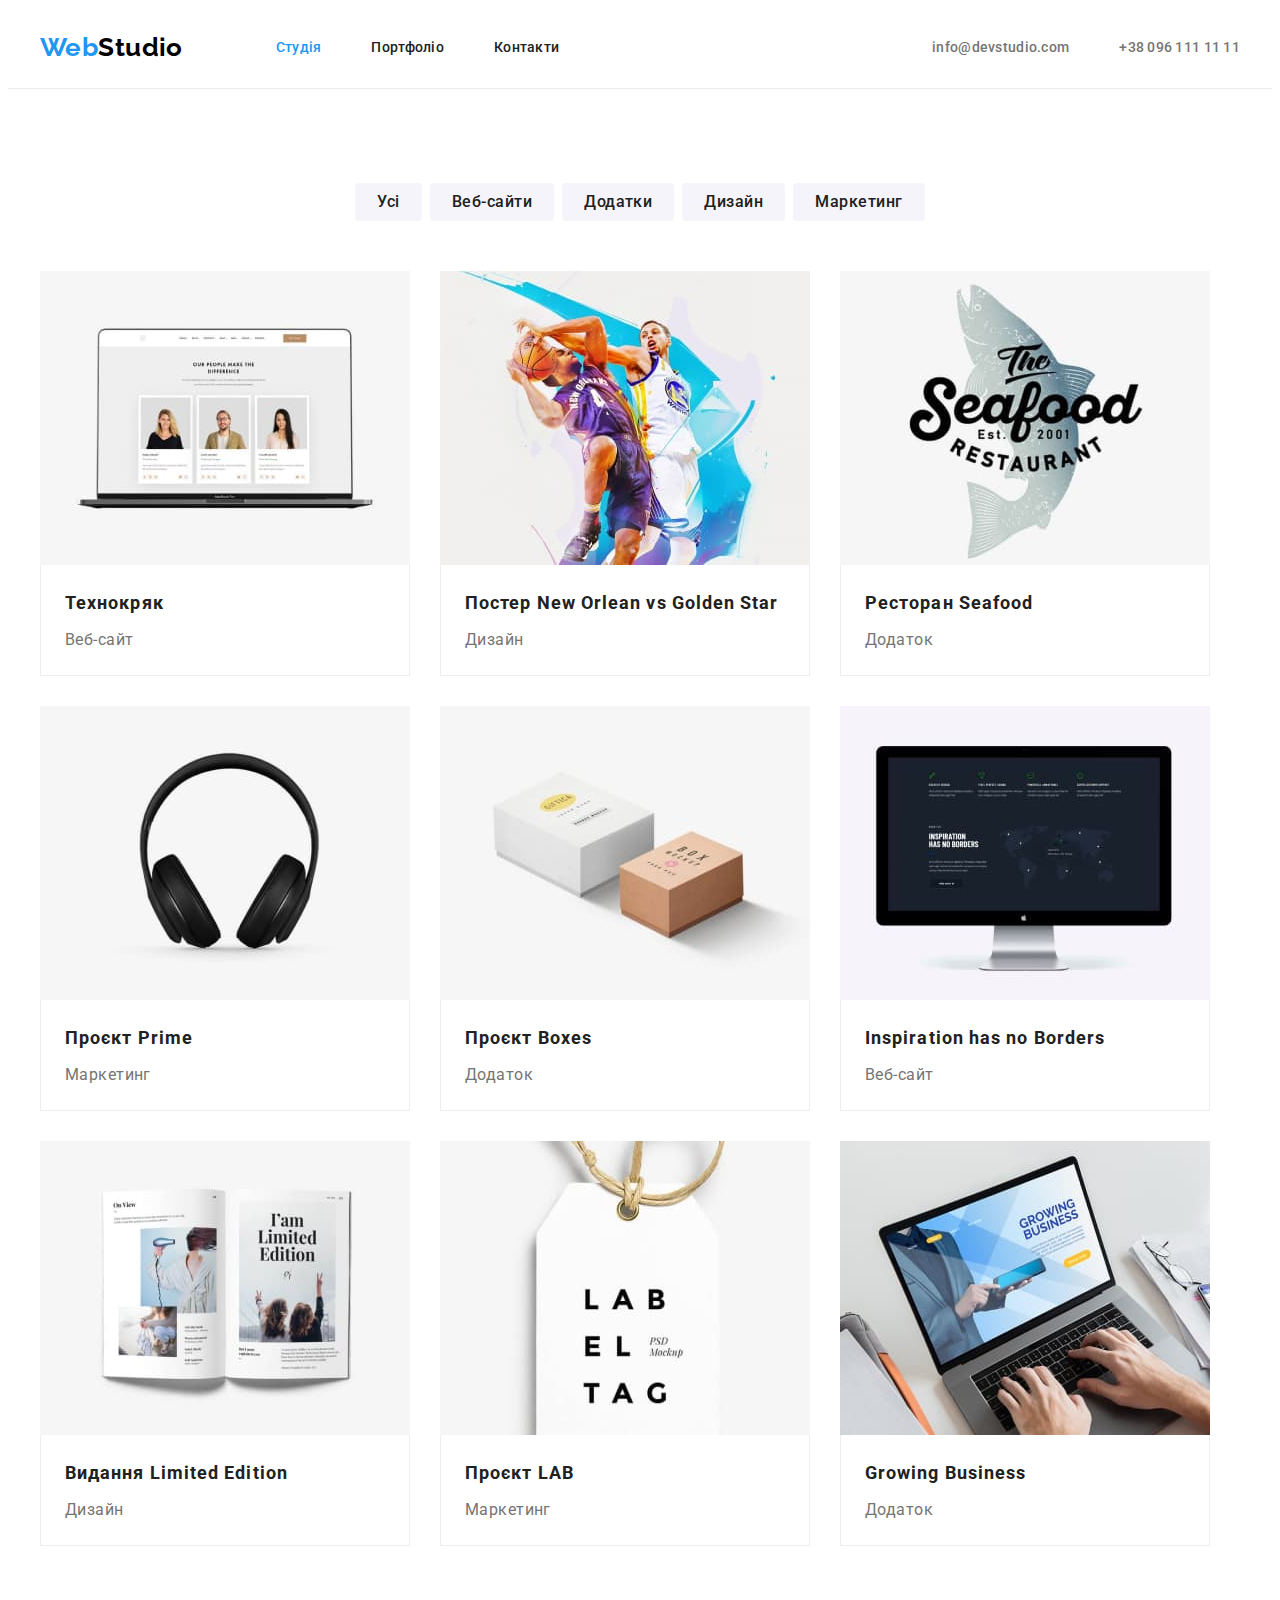
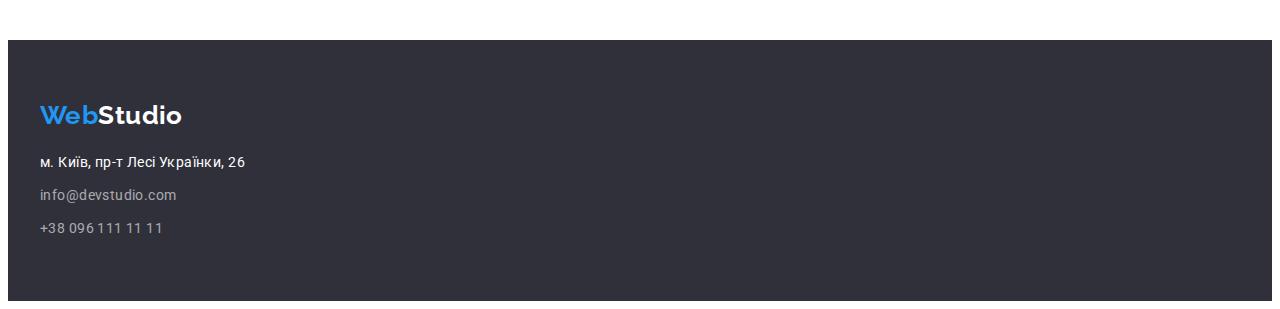
==== commit 8b82bb13: "add changes html+css" ====
--- a/portfolio.html
+++ b/portfolio.html
@@ -136,156 +136,150 @@
               </button>
             </li>
           </ul>
-          <div class="cards-box">
-            <ul class="list cards-list">
-              <li class="card-item">
-                <a
-                  class="cards-image"
-                  href=""
-                  ><img
-                    src="./images/work1.jpg"
-                    alt="Екран з картками співробітників"
-                    width="370"
-                /></a>
-                <div class="works-box">
-                  <h2 class="works-title">Технокряк</h2>
-                  <p class="works-sub-title">Веб-сайт</p>
-                </div>
-              </li>
-              <li class="card-item">
-                <a
-                  class="cards-image"
-                  href=""
-                  ><img
-                    src="./images/work2.jpg"
-                    alt="Два баскетболисти з м'ячем"
-                    width="370"
-                /></a>
-                <div class="works-box">
-                  <h2 class="works-title">
-                    Постер <span lang="en">New Orlean vs Golden Star</span>
-                  </h2>
-                  <p class="works-sub-title">Дизайн</p>
-                </div>
-              </li>
-              <li class="card-item">
-                <a
-                  class="cards-image"
-                  href=""
-                  ><img
-                    src="./images/work3.jpg"
-                    alt="Логотип ресторану морської кухні"
-                    width="370"
-                /></a>
-                <div class="works-box">
-                  <h2 class="works-title">
-                    Ресторан <span lang="en">Seafood</span>
-                  </h2>
-                  <p class="works-sub-title">Додаток</p>
-                </div>
-              </li>
-              <li class="card-item">
-                <a
-                  class="cards-image"
-                  href=""
-                  ><img
-                    src="./images/work4.jpg"
-                    alt="Навушники"
-                    width="370"
-                /></a>
-                <div class="works-box">
-                  <h2 class="works-title">
-                    Проєкт <span lang="en">Prime</span>
-                  </h2>
-                  <p class="works-sub-title">Маркетинг</p>
-                </div>
-              </li>
-              <li class="card-item">
-                <a
-                  class="cards-image"
-                  href=""
-                  ><img
-                    src="./images/work5.jpg"
-                    alt="Дві коробки"
-                    width="370"
-                /></a>
-                <div class="works-box">
-                  <h2 class="works-title">
-                    Проєкт <span lang="en">Boxes</span>
-                  </h2>
-                  <p class="works-sub-title">Додаток</p>
-                </div>
-              </li>
-              <li class="card-item">
-                <a
-                  class="cards-image"
-                  href=""
-                  ><img
-                    src="./images/work6.jpg"
-                    alt="Комп'ютер"
-                    width="370"
-                /></a>
-                <div class="works-box">
-                  <h2
-                    lang="en"
-                    class="works-title"
-                  >
-                    Inspiration has no Borders
-                  </h2>
-                  <p class="works-sub-title">Веб-сайт</p>
-                </div>
-              </li>
-              <li class="card-item">
-                <a
-                  class="cards-image"
-                  href=""
-                  ><img
-                    src="./images/work7.jpg"
-                    alt="Відкрита книга"
-                    width="370"
-                /></a>
-                <div class="works-box">
-                  <h2 class="works-title">
-                    Видання <span lang="en">Limited Edition</span>
-                  </h2>
-                  <p class="works-sub-title">Дизайн</p>
-                </div>
-              </li>
-              <li class="card-item">
-                <a
-                  class="cards-image"
-                  href=""
-                  ><img
-                    src="./images/work8.jpg"
-                    alt="Етикетка"
-                    width="370"
-                /></a>
-                <div class="works-box">
-                  <h2 class="works-title">Проєкт <span lang="en">LAB</span></h2>
-                  <p class="works-sub-title">Маркетинг</p>
-                </div>
-              </li>
-              <li class="card-item">
-                <a
-                  class="cards-image"
-                  href=""
-                  ><img
-                    src="./images/work9.jpg"
-                    alt="Робота на ноутбуці"
-                    width="370"
-                /></a>
-                <div class="works-box">
-                  <h2
-                    class="works-title"
-                    lang="en"
-                  >
-                    Growing Business
-                  </h2>
-                  <p class="works-sub-title">Додаток</p>
-                </div>
-              </li>
-            </ul>
-          </div>
+          <ul class="list cards-list">
+            <li class="card-item">
+              <a
+                class="cards-image"
+                href=""
+                ><img
+                  src="./images/work1.jpg"
+                  alt="Екран з картками співробітників"
+                  width="370"
+              /></a>
+              <div class="works-box">
+                <h2 class="works-title">Технокряк</h2>
+                <p class="works-sub-title">Веб-сайт</p>
+              </div>
+            </li>
+            <li class="card-item">
+              <a
+                class="cards-image"
+                href=""
+                ><img
+                  src="./images/work2.jpg"
+                  alt="Два баскетболисти з м'ячем"
+                  width="370"
+              /></a>
+              <div class="works-box">
+                <h2 class="works-title">
+                  Постер <span lang="en">New Orlean vs Golden Star</span>
+                </h2>
+                <p class="works-sub-title">Дизайн</p>
+              </div>
+            </li>
+            <li class="card-item">
+              <a
+                class="cards-image"
+                href=""
+                ><img
+                  src="./images/work3.jpg"
+                  alt="Логотип ресторану морської кухні"
+                  width="370"
+              /></a>
+              <div class="works-box">
+                <h2 class="works-title">
+                  Ресторан <span lang="en">Seafood</span>
+                </h2>
+                <p class="works-sub-title">Додаток</p>
+              </div>
+            </li>
+            <li class="card-item">
+              <a
+                class="cards-image"
+                href=""
+                ><img
+                  src="./images/work4.jpg"
+                  alt="Навушники"
+                  width="370"
+              /></a>
+              <div class="works-box">
+                <h2 class="works-title">Проєкт <span lang="en">Prime</span></h2>
+                <p class="works-sub-title">Маркетинг</p>
+              </div>
+            </li>
+            <li class="card-item">
+              <a
+                class="cards-image"
+                href=""
+                ><img
+                  src="./images/work5.jpg"
+                  alt="Дві коробки"
+                  width="370"
+              /></a>
+              <div class="works-box">
+                <h2 class="works-title">Проєкт <span lang="en">Boxes</span></h2>
+                <p class="works-sub-title">Додаток</p>
+              </div>
+            </li>
+            <li class="card-item">
+              <a
+                class="cards-image"
+                href=""
+                ><img
+                  src="./images/work6.jpg"
+                  alt="Комп'ютер"
+                  width="370"
+              /></a>
+              <div class="works-box">
+                <h2
+                  lang="en"
+                  class="works-title"
+                >
+                  Inspiration has no Borders
+                </h2>
+                <p class="works-sub-title">Веб-сайт</p>
+              </div>
+            </li>
+            <li class="card-item">
+              <a
+                class="cards-image"
+                href=""
+                ><img
+                  src="./images/work7.jpg"
+                  alt="Відкрита книга"
+                  width="370"
+              /></a>
+              <div class="works-box">
+                <h2 class="works-title">
+                  Видання <span lang="en">Limited Edition</span>
+                </h2>
+                <p class="works-sub-title">Дизайн</p>
+              </div>
+            </li>
+            <li class="card-item">
+              <a
+                class="cards-image"
+                href=""
+                ><img
+                  src="./images/work8.jpg"
+                  alt="Етикетка"
+                  width="370"
+              /></a>
+              <div class="works-box">
+                <h2 class="works-title">Проєкт <span lang="en">LAB</span></h2>
+                <p class="works-sub-title">Маркетинг</p>
+              </div>
+            </li>
+            <li class="card-item">
+              <a
+                class="cards-image"
+                href=""
+                ><img
+                  src="./images/work9.jpg"
+                  alt="Робота на ноутбуці"
+                  width="370"
+              /></a>
+              <div class="works-box">
+                <h2
+                  class="works-title"
+                  lang="en"
+                >
+                  Growing Business
+                </h2>
+                <p class="works-sub-title">Додаток</p>
+              </div>
+            </li>
+          </ul>
         </div>
       </section>
     </main>
@@ -299,7 +293,7 @@
         >
         <address>
           <ul class="list">
-            <li>
+            <li class="address-item">
               <a
                 class="footer-address link"
                 href="https://goo.gl/maps/CPtrU1FHBa2aNyZL9"
@@ -308,14 +302,14 @@
                 >м. Київ, пр-т Лесі Українки, 26</a
               >
             </li>
-            <li>
+            <li class="address-item">
               <a
                 class="footer-link link"
                 href="mailto:info@devstudio.com"
                 >info@devstudio.com</a
               >
             </li>
-            <li>
+            <li class="address-item">
               <a
                 class="footer-link link"
                 href="tel:+380961111111"
--- a/css/styles.css
+++ b/css/styles.css
@@ -46,12 +46,6 @@
 }
 
 /*--------------------------HEADER---------------------------*/
-.page-header {
-  padding-top: 24px;
-  padding-bottom: 25px;
-  border-bottom: 1px solid var(--border-color);
-}
-
 .container {
   width: 1200px;
   padding-left: 15px;
@@ -60,9 +54,16 @@
   /*outline: 2px solid red;*/
 }
 
+.page-header {
+  padding-top: 24px;
+  padding-bottom: 25px;
+  border-bottom: 1px solid var(--border-color);
+}
+
 .section {
   padding-top: 94px;
   padding-bottom: 94px;
+  margin: 0 auto;
 }
 
 .nav-header,
@@ -105,14 +106,6 @@
 .logo-second {
   display: inline-block;
   margin-bottom: 20px;
-}
-
-.section {
-  margin: 0 auto;
-}
-
-.nav-list {
-  display: flex;
 }
 
 .list {
@@ -152,6 +145,8 @@
 .link {
   text-decoration: none;
 }
+
+/*--------------------HERO---------------------------*/
 
 .main-title {
   max-width: 696px;
@@ -212,14 +207,8 @@
   gap: 30px;
 }
 
-.section-team {
-  background-color: var(--background-secondary-light);
-}
-
-.team-item {
-  background-color: var(--primary-light-color);
-}
 .section-title {
+  margin-bottom: 50px;
   font-size: 36px;
   line-height: 1.17;
   text-align: center;
@@ -227,7 +216,7 @@
 }
 
 .content-titles {
-  padding-bottom: 10px;
+  margin-bottom: 10px;
   font-size: 14px;
   line-height: 1.14;
   text-transform: uppercase;
@@ -241,6 +230,10 @@
 
 /*---------------------ЧИМ МИ ЗАЙМАЄМОСЯ-------------------------*/
 
+.work-section {
+  padding-top: 0px;
+}
+
 .work-list {
   display: flex;
   gap: 30px;
@@ -251,6 +244,20 @@
   flex-basis: calc((100% - 60px) / 3);
 }
 
+/*------------------------------------НАША КОМАНДА-----------------------------*/
+
+.section-team {
+  background-color: var(--background-secondary-light);
+}
+
+.staff-box {
+  padding-top: 30px;
+  padding-bottom: 30px;
+}
+.team-item {
+  background-color: var(--primary-light-color);
+}
+
 .team-list {
   display: flex;
   gap: 30px;
@@ -260,13 +267,6 @@
   width: calc((100% -90px) / 4);
 }
 
-.team-title {
-  padding-bottom: 50px;
-}
-
-.team-img {
-  margin-bottom: 30px;
-}
 .staff-title {
   margin-bottom: 10px;
   font-weight: 500;
@@ -291,15 +291,17 @@
 
 .footer-address {
   display: inline-block;
-  margin-bottom: 8px;
   font-style: normal;
   line-height: 1.71;
   color: var(--primary-light-color);
 }
 
+.address-item:not(:last-child) {
+  margin-bottom: 9px;
+}
+
 .footer-link {
   display: inline-block;
-  margin-bottom: 8px;
   font-style: normal;
   line-height: 1.71;
   color: var(--secondary-light-color);
@@ -336,7 +338,6 @@
   text-align: center;
   letter-spacing: 0.03em;
   color: var(--primary-dark-color);
-  box-shadow: 0px 4px 4px rgba(0, 0, 0, 0.25);
   border-radius: 4px;
   border: transparent;
 }
